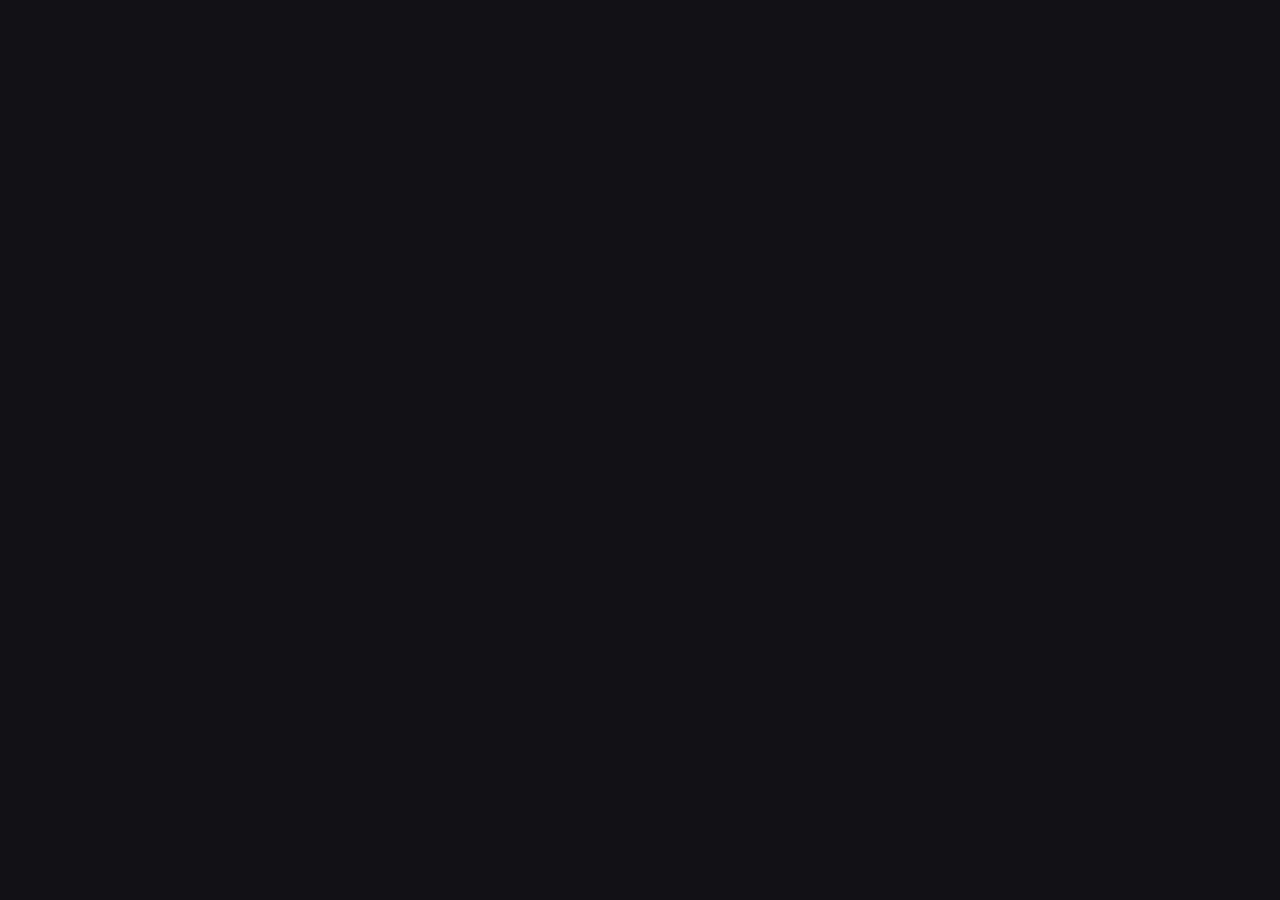
==== admin/index.html @ a2397a36 "Modo tele en /tv y panel admin" ====
<!doctype html>
<html lang="es">
<head>
<meta charset="utf-8">
<meta name="viewport" content="width=device-width, initial-scale=1">
<meta name="robots" content="noindex, nofollow">
<title>Foso · Panel</title>
<link rel="icon" href="/assets/favicon.svg" type="image/svg+xml">
<style>
@font-face{font-family:"Bricolage";src:url("/assets/fuentes/bricolage-800.woff2") format("woff2");font-weight:800;font-display:swap}
@font-face{font-family:"Geist";src:url("/assets/fuentes/geist-400.woff2") format("woff2");font-weight:400;font-display:swap}
@font-face{font-family:"Geist";src:url("/assets/fuentes/geist-500.woff2") format("woff2");font-weight:500;font-display:swap}
@font-face{font-family:"Geist";src:url("/assets/fuentes/geist-600.woff2") format("woff2");font-weight:600;font-display:swap}
@font-face{font-family:"GeistMono";src:url("/assets/fuentes/geistmono-500.woff2") format("woff2");font-weight:500;font-display:swap}
:root{--bg:#111216;--card:#1B1C22;--hi:#24262E;--line:#30333D;--soft:#262830;--text:#F4F3EE;--muted:#A3A6B1;--textsoft:#D8D9DE;--lime:#B6F25C;--limeink:#13210A;--amber:#FFC24B;--amberbg:#2A2410;--coral:#FF6A57;--coralsoft:#FF8A7A;--coralbg:#2A1512;--blue:#A9BBFF;--bluebg:#182040}
*{box-sizing:border-box}
body{margin:0;background:var(--bg);color:var(--text);font-family:'Geist',system-ui,sans-serif}
h1,h2,.display{font-family:'Bricolage',system-ui,sans-serif;font-weight:800;letter-spacing:-.01em}
.mono{font-family:'GeistMono',ui-monospace,monospace}
a{color:var(--lime)}
button{font:inherit;cursor:pointer}
.layout{display:flex;flex-wrap:wrap;min-height:100vh}
nav{flex:1 1 220px;max-width:260px;padding:24px 16px;border-right:1px solid var(--hi);display:flex;flex-direction:column;gap:6px}
.brand{display:flex;align-items:center;gap:8px;padding:0 8px 18px}
.tiles{display:flex;gap:3px}.tiles span{width:14px;height:14px;border-radius:4px}
.navitem{height:42px;padding:0 12px;border-radius:11px;display:flex;align-items:center;gap:10px;font-size:14px;color:var(--textsoft);text-decoration:none}
.navitem.on{background:var(--hi);color:var(--text);font-weight:600}
.badge{margin-left:auto;height:20px;min-width:20px;padding:0 7px;border-radius:10px;background:var(--coral);color:#2E0904;font-size:11px;display:flex;align-items:center;justify-content:center}
main{flex:999 1 560px;min-width:0;padding:28px 32px 40px;display:flex;flex-direction:column;gap:20px}
@media (max-width:700px){nav{max-width:none;border-right:0;border-bottom:1px solid var(--hi);flex-direction:row;flex-wrap:wrap;align-items:center}.brand{padding:0 8px 0 0}main{padding:20px 16px}}
.top{display:flex;flex-wrap:wrap;gap:12px;align-items:flex-end}
.top>div{flex:1 1 260px}
h1{margin:0;font-size:32px}
.sub{color:var(--muted);font-size:14px}
.search{display:flex;align-items:center;gap:8px;height:42px;padding:0 12px;border-radius:12px;border:1px solid var(--line);background:var(--card);flex:0 1 280px}
.search input{flex:1;min-width:0;background:transparent;border:0;color:var(--text);font:inherit;font-size:14px;outline:none}
.kpis{display:grid;grid-template-columns:repeat(auto-fit,minmax(170px,1fr));gap:12px}
.kpi{background:var(--card);border-radius:16px;padding:16px;display:flex;flex-direction:column;gap:4px}
.kpi span{font-size:13px;color:var(--muted)}.kpi b{font-family:'Bricolage',sans-serif;font-size:30px}
.kpi.hot{background:var(--coralbg);border:1px solid #5A2A23}.kpi.hot span{color:#FFB3A7}.kpi.hot b{color:var(--coralsoft)}
.filters{display:flex;flex-wrap:wrap;gap:6px}
.chip{height:34px;padding:0 14px;border-radius:17px;border:1px solid var(--line);background:transparent;color:var(--textsoft);font-size:13px}
.chip.on{background:var(--text);color:var(--bg);border-color:var(--text);font-weight:600}
.tablebox{overflow-x:auto;background:var(--card);border:1px solid var(--hi);border-radius:18px}
table{width:100%;min-width:820px;border-collapse:collapse;font-size:14px}
th{text-align:left;color:var(--muted);font-size:12px;font-weight:500;padding:14px 16px}
td{padding:14px 16px;border-top:1px solid var(--hi);vertical-align:top}
tr.new td{background:#20222A}
.tag{display:inline-block;padding:3px 8px;border-radius:6px;font-size:12px;font-weight:600;white-space:nowrap}
.t-fallo{background:var(--coralbg);color:var(--coralsoft)}.t-pregunta{background:var(--amberbg);color:var(--amber)}.t-idea{background:var(--bluebg);color:var(--blue)}.t-otro{background:var(--hi);color:var(--textsoft)}
.msg{max-width:360px;white-space:pre-wrap}.q{color:var(--textsoft);font-size:13px;margin-top:4px}
.where{font-size:12px;color:var(--textsoft)}
.when{color:var(--muted);white-space:nowrap}
.actions{display:flex;gap:6px}
.btn{height:34px;padding:0 12px;border-radius:10px;border:1px solid var(--line);background:transparent;color:var(--text);font-size:13px}
.btn.primary{background:var(--lime);color:var(--limeink);border:0;font-weight:600}
.btn.big{height:48px;padding:0 18px;border-radius:14px;font-size:15px}
.empty{padding:28px;text-align:center;color:var(--muted)}
.center{min-height:100vh;display:flex;align-items:center;justify-content:center;padding:20px}
.login{width:100%;max-width:380px;background:var(--card);border:1px solid var(--hi);border-radius:22px;padding:24px;display:flex;flex-direction:column;gap:12px}
.login label{display:flex;flex-direction:column;gap:6px;font-size:13px;color:var(--textsoft)}
.login input{height:44px;border-radius:12px;border:1px solid var(--line);background:var(--bg);color:var(--text);padding:0 12px;font:inherit}
.err{color:var(--coralsoft);font-size:13px;min-height:18px}
.hidden{display:none!important}
</style>
</head>
<body>

<div id="login" class="center hidden">
  <form class="login" id="loginForm">
    <div class="brand"><span class="tiles"><span style="background:#B6F25C"></span><span style="background:#6E8BFF"></span><span style="background:#FFC24B"></span><span style="background:#FF6A57"></span></span><b class="display" style="font-size:20px">Foso</b><span class="mono" style="font-size:11px;color:#FFB3A7">ADMIN</span></div>
    <h1 style="font-size:26px">Entrar al panel</h1>
    <p class="sub" style="margin:0">Solo cuentas con rol admin.</p>
    <button type="button" class="btn big primary" id="google">Entrar con Google</button>
    <p class="sub" style="margin:4px 0 0;text-align:center">o con tu correo</p>
    <label>Correo<input type="email" id="email" autocomplete="email" required></label>
    <label>Contraseña<input type="password" id="password" autocomplete="current-password" required></label>
    <button type="submit" class="btn big">Entrar</button>
    <div class="err" id="loginErr" role="alert"></div>
  </form>
</div>

<div id="app" class="layout hidden">
  <nav aria-label="Panel">
    <div class="brand"><span class="tiles"><span style="background:#B6F25C"></span><span style="background:#6E8BFF"></span><span style="background:#FFC24B"></span><span style="background:#FF6A57"></span></span><b class="display" style="font-size:20px">Foso</b><span class="mono" style="font-size:11px;color:#FFB3A7">ADMIN</span></div>
    <a class="navitem on" href="#">Reportes<span class="badge" id="navBadge">0</span></a>
    <a class="navitem" href="/">Volver a la web</a>
    <button type="button" class="navitem btn" id="logout" style="border:0;text-align:left">Cerrar sesión</button>
  </nav>
  <main>
    <div class="top">
      <div><h1>Reportes</h1><span class="sub">Lo que envían los jugadores desde Perfil › Reportar</span></div>
      <label class="search"><span class="hidden">Buscar</span><input type="search" id="q" placeholder="Buscar en reportes" aria-label="Buscar en reportes"></label>
    </div>
    <div class="kpis">
      <div class="kpi hot"><span>Nuevos</span><b id="kNew">—</b></div>
      <div class="kpi"><span>Jugadores</span><b id="kPlayers">—</b></div>
      <div class="kpi"><span>Activos 7 días</span><b id="kActive">—</b></div>
      <div class="kpi"><span>Partidas 7 días</span><b id="kGames">—</b></div>
    </div>
    <div class="filters" role="tablist" aria-label="Estado">
      <button type="button" class="chip on" data-estado="nuevo" role="tab">Nuevos</button>
      <button type="button" class="chip" data-estado="visto" role="tab">Vistos</button>
      <button type="button" class="chip" data-estado="resuelto" role="tab">Resueltos</button>
      <button type="button" class="chip" data-estado="descartado" role="tab">Descartados</button>
      <button type="button" class="chip" data-estado="" role="tab">Todos</button>
    </div>
    <div class="tablebox">
      <table>
        <thead><tr><th>Tipo</th><th>Mensaje</th><th>Dónde</th><th>Jugador</th><th>Cuándo</th><th>Acciones</th></tr></thead>
        <tbody id="rows"></tbody>
      </table>
      <div class="empty hidden" id="empty">Nada por aquí.</div>
    </div>
  </main>
</div>

<div id="denied" class="center hidden">
  <div class="login"><h1 style="font-size:24px">Sin permiso</h1><p class="sub" id="deniedMsg">Tu cuenta no tiene rol admin.</p><button type="button" class="btn big" id="logout2">Cerrar sesión</button></div>
</div>

<script src="https://cdn.jsdelivr.net/npm/@supabase/supabase-js@2.45.4/dist/umd/supabase.min.js"></script>
<script>
const SUPABASE_URL = 'https://zydpfnidvsmmsxgfakcu.supabase.co';
const SUPABASE_KEY = 'sb_publishable_Wty49hlHPHqHKXDFRisbTw_v45s_yzb';
const db = supabase.createClient(SUPABASE_URL, SUPABASE_KEY);
const $ = (id) => document.getElementById(id);
const show = (id) => ['login', 'app', 'denied'].forEach((x) => $(x).classList.toggle('hidden', x !== id));
const TYPES = { fallo: 'Algo no va', pregunta: 'Pregunta mal', idea: 'Idea', otro: 'Otra cosa' };
let estado = 'nuevo';
let all = [];

function ago(iso) {
  const d = (Date.now() - new Date(iso).getTime()) / 60000;
  if (d < 1) return 'ahora';
  if (d < 60) return `hace ${Math.floor(d)} min`;
  if (d < 1440) return `hace ${Math.floor(d / 60)} h`;
  const days = Math.floor(d / 1440);
  return days === 1 ? 'ayer' : `hace ${days} días`;
}
const fmt = (n) => (n == null ? '—' : Number(n).toLocaleString('es-ES'));

function el(tag, cls, text) {
  const e = document.createElement(tag);
  if (cls) e.className = cls;
  if (text != null) e.textContent = text;
  return e;
}

function render() {
  const q = $('q').value.trim().toLowerCase();
  const list = all.filter((r) => !q || JSON.stringify(r).toLowerCase().includes(q));
  const body = $('rows');
  body.replaceChildren();
  $('empty').classList.toggle('hidden', list.length > 0);
  for (const r of list) {
    const tr = el('tr', r.estado === 'nuevo' ? 'new' : '');
    const ctx = r.contexto || {};
    const t1 = el('td'); t1.append(el('span', 'tag t-' + (TYPES[r.tipo] ? r.tipo : 'otro'), TYPES[r.tipo] || r.tipo));
    const t2 = el('td'); t2.append(el('div', 'msg', r.mensaje)); if (ctx.pregunta) t2.append(el('div', 'q', '«' + ctx.pregunta + '»'));
    const t3 = el('td', 'where mono', [ctx.donde, ctx.ref, ctx.plataforma, ctx.version].filter(Boolean).join(' · '));
    const t4 = el('td', '', r.nombre || 'Jugador');
    const t5 = el('td', 'when', ago(r.created_at));
    const t6 = el('td'); const acts = el('div', 'actions');
    if (r.estado !== 'resuelto') acts.append(action('Resuelto', 'resuelto', r, true));
    if (r.estado === 'nuevo') acts.append(action('Visto', 'visto', r));
    if (r.estado !== 'descartado') acts.append(action('Descartar', 'descartado', r));
    t6.append(acts);
    tr.append(t1, t2, t3, t4, t5, t6);
    body.append(tr);
  }
}

function action(label, to, r, primary) {
  const b = el('button', 'btn' + (primary ? ' primary' : ''), label);
  b.type = 'button';
  b.onclick = async () => {
    b.disabled = true;
    const { error } = await db.from('reportes').update({ estado: to }).eq('id', r.id);
    if (error) { alert('No se pudo cambiar: ' + error.message); b.disabled = false; return; }
    load();
  };
  return b;
}

async function load() {
  const { data: sum } = await db.rpc('panel_resumen');
  if (sum) {
    $('kNew').textContent = fmt(sum.reportes_nuevos); $('navBadge').textContent = fmt(sum.reportes_nuevos);
    $('kPlayers').textContent = fmt(sum.jugadores); $('kActive').textContent = fmt(sum.activos_7d); $('kGames').textContent = fmt(sum.partidas_7d);
  }
  let query = db.from('reportes').select('*').order('created_at', { ascending: false }).limit(300);
  if (estado) query = query.eq('estado', estado);
  const { data, error } = await query;
  all = error ? [] : data;
  render();
}

async function start() {
  const { data: { session } } = await db.auth.getSession();
  if (!session) { show('login'); return; }
  const { data: isAdmin, error } = await db.rpc('es_admin');
  if (error || !isAdmin) {
    $('deniedMsg').textContent = error ? 'No se pudo comprobar el rol. ¿Has ejecutado reportes.sql?' : `${session.user.email || 'Tu cuenta'} no tiene rol admin.`;
    show('denied');
    return;
  }
  show('app');
  load();
}

document.querySelectorAll('.chip').forEach((c) => c.addEventListener('click', () => {
  document.querySelectorAll('.chip').forEach((x) => x.classList.toggle('on', x === c));
  estado = c.dataset.estado;
  load();
}));
$('q').addEventListener('input', render);
$('google').onclick = () => db.auth.signInWithOAuth({ provider: 'google', options: { redirectTo: location.origin + '/admin/' } });
$('loginForm').onsubmit = async (e) => {
  e.preventDefault();
  $('loginErr').textContent = '';
  const { error } = await db.auth.signInWithPassword({ email: $('email').value, password: $('password').value });
  if (error) { $('loginErr').textContent = 'Correo o contraseña incorrectos.'; return; }
  start();
};
const logout = async () => { await db.auth.signOut(); show('login'); };
$('logout').onclick = logout; $('logout2').onclick = logout;
db.auth.onAuthStateChange((event) => { if (event === 'SIGNED_IN') start(); });
start();
</script>
</body>
</html>
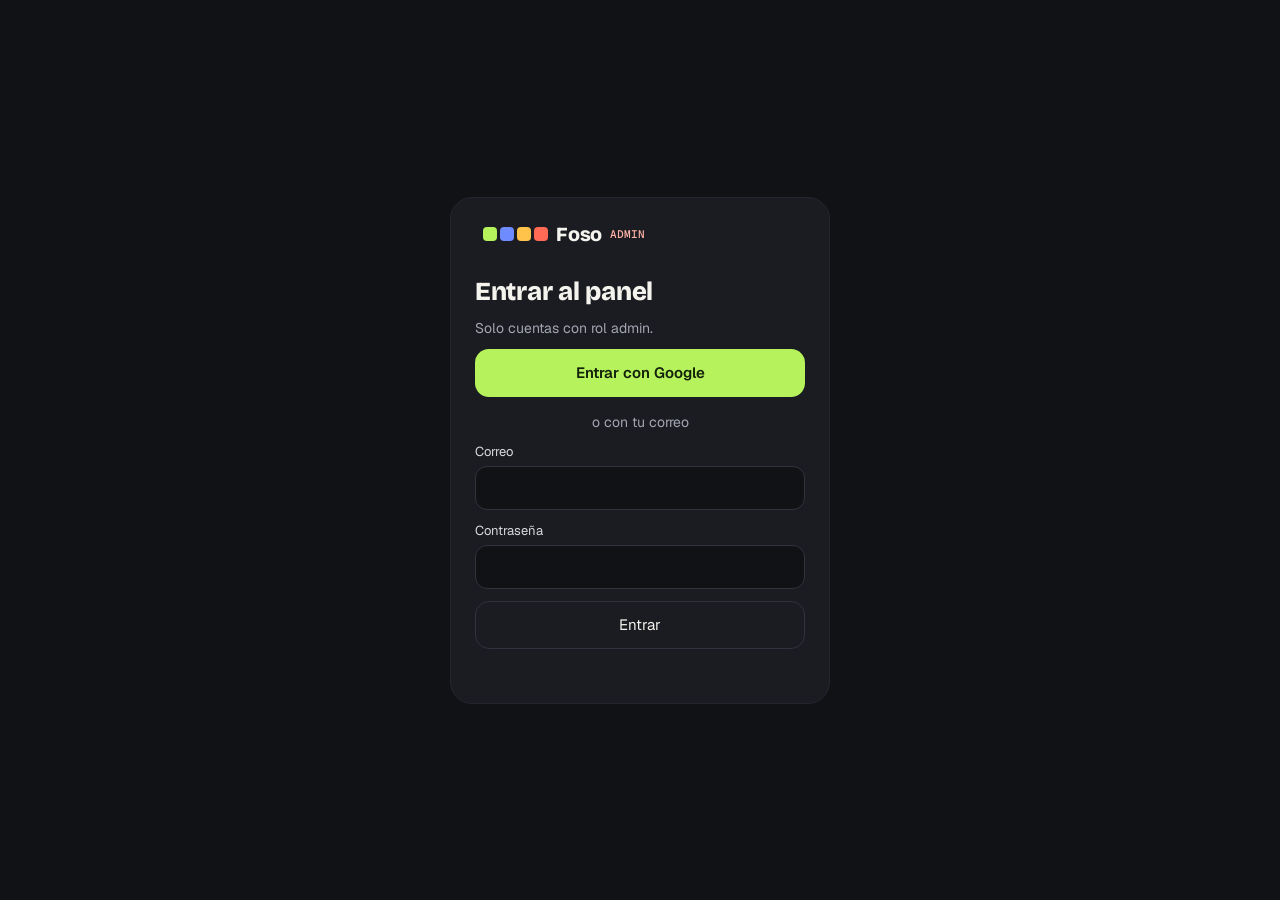
==== commit 40872fe1: "Add Supabase script and enhance security headers" ====
--- a/admin/index.html
+++ b/admin/index.html
@@ -19,6 +19,7 @@
 .mono{font-family:'GeistMono',ui-monospace,monospace}
 a{color:var(--lime)}
 button{font:inherit;cursor:pointer}
+:focus-visible{outline:2px solid var(--lime);outline-offset:2px}
 .layout{display:flex;flex-wrap:wrap;min-height:100vh}
 nav{flex:1 1 220px;max-width:260px;padding:24px 16px;border-right:1px solid var(--hi);display:flex;flex-direction:column;gap:6px}
 .brand{display:flex;align-items:center;gap:8px;padding:0 8px 18px}
@@ -27,6 +28,7 @@
 .navitem.on{background:var(--hi);color:var(--text);font-weight:600}
 .badge{margin-left:auto;height:20px;min-width:20px;padding:0 7px;border-radius:10px;background:var(--coral);color:#2E0904;font-size:11px;display:flex;align-items:center;justify-content:center}
 main{flex:999 1 560px;min-width:0;padding:28px 32px 40px;display:flex;flex-direction:column;gap:20px}
+main>section{display:flex;flex-direction:column;gap:20px}
 @media (max-width:700px){nav{max-width:none;border-right:0;border-bottom:1px solid var(--hi);flex-direction:row;flex-wrap:wrap;align-items:center}.brand{padding:0 8px 0 0}main{padding:20px 16px}}
 .top{display:flex;flex-wrap:wrap;gap:12px;align-items:flex-end}
 .top>div{flex:1 1 260px}
@@ -38,9 +40,10 @@
 .kpi{background:var(--card);border-radius:16px;padding:16px;display:flex;flex-direction:column;gap:4px}
 .kpi span{font-size:13px;color:var(--muted)}.kpi b{font-family:'Bricolage',sans-serif;font-size:30px}
 .kpi.hot{background:var(--coralbg);border:1px solid #5A2A23}.kpi.hot span{color:#FFB3A7}.kpi.hot b{color:var(--coralsoft)}
-.filters{display:flex;flex-wrap:wrap;gap:6px}
+.filters{display:flex;flex-wrap:wrap;gap:6px;align-items:center}
 .chip{height:34px;padding:0 14px;border-radius:17px;border:1px solid var(--line);background:transparent;color:var(--textsoft);font-size:13px}
 .chip.on{background:var(--text);color:var(--bg);border-color:var(--text);font-weight:600}
+.sep{width:1px;height:22px;background:var(--line);margin:0 6px}
 .tablebox{overflow-x:auto;background:var(--card);border:1px solid var(--hi);border-radius:18px}
 table{width:100%;min-width:820px;border-collapse:collapse;font-size:14px}
 th{text-align:left;color:var(--muted);font-size:12px;font-weight:500;padding:14px 16px}
@@ -48,13 +51,16 @@
 tr.new td{background:#20222A}
 .tag{display:inline-block;padding:3px 8px;border-radius:6px;font-size:12px;font-weight:600;white-space:nowrap}
 .t-fallo{background:var(--coralbg);color:var(--coralsoft)}.t-pregunta{background:var(--amberbg);color:var(--amber)}.t-idea{background:var(--bluebg);color:var(--blue)}.t-otro{background:var(--hi);color:var(--textsoft)}
+.s-juego{background:#1A2A12;color:var(--lime)}.s-proxima{background:var(--bluebg);color:var(--blue)}.s-retirada{background:var(--hi);color:var(--muted)}.s-sale{background:var(--amberbg);color:var(--amber)}
 .msg{max-width:360px;white-space:pre-wrap}.q{color:var(--textsoft);font-size:13px;margin-top:4px}
 .where{font-size:12px;color:var(--textsoft)}
 .when{color:var(--muted);white-space:nowrap}
-.actions{display:flex;gap:6px}
+.actions{display:flex;gap:6px;flex-wrap:wrap}
 .btn{height:34px;padding:0 12px;border-radius:10px;border:1px solid var(--line);background:transparent;color:var(--text);font-size:13px}
 .btn.primary{background:var(--lime);color:var(--limeink);border:0;font-weight:600}
+.btn.danger{border-color:#5A2A23;color:var(--coralsoft)}
 .btn.big{height:48px;padding:0 18px;border-radius:14px;font-size:15px}
+.btn:disabled{opacity:.5;cursor:default}
 .empty{padding:28px;text-align:center;color:var(--muted)}
 .center{min-height:100vh;display:flex;align-items:center;justify-content:center;padding:20px}
 .login{width:100%;max-width:380px;background:var(--card);border:1px solid var(--hi);border-radius:22px;padding:24px;display:flex;flex-direction:column;gap:12px}
@@ -62,6 +68,29 @@
 .login input{height:44px;border-radius:12px;border:1px solid var(--line);background:var(--bg);color:var(--text);padding:0 12px;font:inherit}
 .err{color:var(--coralsoft);font-size:13px;min-height:18px}
 .hidden{display:none!important}
+.ans{font-family:'GeistMono',ui-monospace,monospace;letter-spacing:.04em;white-space:nowrap}
+.small{font-size:12px;color:var(--muted)}
+select,.field input,.field textarea{background:var(--bg);color:var(--text);border:1px solid var(--line);border-radius:10px;font:inherit;font-size:14px}
+select{height:34px;padding:0 10px}
+dialog{width:min(760px,100vw - 24px);max-height:calc(100vh - 24px);padding:0;border:1px solid var(--hi);border-radius:20px;background:var(--card);color:var(--text)}
+dialog::backdrop{background:rgba(0,0,0,.6)}
+.ed{padding:22px;display:flex;flex-direction:column;gap:14px}
+.ed h2{margin:0;font-size:24px}
+.row{display:flex;flex-wrap:wrap;gap:12px}
+.field{display:flex;flex-direction:column;gap:6px;font-size:13px;color:var(--textsoft);flex:1 1 160px}
+.field input,.field textarea{padding:10px 12px;min-height:40px}
+.field textarea{resize:vertical;min-height:64px}
+.field.wide{flex-basis:100%}
+.upper{text-transform:uppercase}
+.clue{display:flex;gap:8px;align-items:center}
+.clue input{flex:1;min-width:0;height:38px;padding:0 10px;background:var(--bg);color:var(--text);border:1px solid var(--line);border-radius:10px;font:inherit;font-size:14px}
+.clue .n{width:26px;text-align:right;color:var(--muted);font-size:12px}
+.clue .x{width:34px;padding:0}
+.clues{display:flex;flex-direction:column;gap:6px;max-height:44vh;overflow:auto;padding-right:4px}
+.notes{display:flex;flex-direction:column;gap:6px;font-size:13px}
+.notes .e{color:var(--coralsoft)}.notes .w{color:var(--amber)}
+.edbar{display:flex;flex-wrap:wrap;gap:8px;justify-content:flex-end;border-top:1px solid var(--hi);padding-top:14px}
+.edbar .left{margin-right:auto;display:flex;gap:8px}
 </style>
 </head>
 <body>
@@ -83,35 +112,70 @@
 <div id="app" class="layout hidden">
   <nav aria-label="Panel">
     <div class="brand"><span class="tiles"><span style="background:#B6F25C"></span><span style="background:#6E8BFF"></span><span style="background:#FFC24B"></span><span style="background:#FF6A57"></span></span><b class="display" style="font-size:20px">Foso</b><span class="mono" style="font-size:11px;color:#FFB3A7">ADMIN</span></div>
-    <a class="navitem on" href="#">Reportes<span class="badge" id="navBadge">0</span></a>
+    <a class="navitem on" href="#reportes" data-view="reportes">Reportes<span class="badge" id="navBadge">0</span></a>
+    <a class="navitem" href="#preguntas" data-view="preguntas">Preguntas</a>
     <a class="navitem" href="/">Volver a la web</a>
     <button type="button" class="navitem btn" id="logout" style="border:0;text-align:left">Cerrar sesión</button>
   </nav>
   <main>
-    <div class="top">
-      <div><h1>Reportes</h1><span class="sub">Lo que envían los jugadores desde Perfil › Reportar</span></div>
-      <label class="search"><span class="hidden">Buscar</span><input type="search" id="q" placeholder="Buscar en reportes" aria-label="Buscar en reportes"></label>
-    </div>
-    <div class="kpis">
-      <div class="kpi hot"><span>Nuevos</span><b id="kNew">—</b></div>
-      <div class="kpi"><span>Jugadores</span><b id="kPlayers">—</b></div>
-      <div class="kpi"><span>Activos 7 días</span><b id="kActive">—</b></div>
-      <div class="kpi"><span>Partidas 7 días</span><b id="kGames">—</b></div>
-    </div>
-    <div class="filters" role="tablist" aria-label="Estado">
-      <button type="button" class="chip on" data-estado="nuevo" role="tab">Nuevos</button>
-      <button type="button" class="chip" data-estado="visto" role="tab">Vistos</button>
-      <button type="button" class="chip" data-estado="resuelto" role="tab">Resueltos</button>
-      <button type="button" class="chip" data-estado="descartado" role="tab">Descartados</button>
-      <button type="button" class="chip" data-estado="" role="tab">Todos</button>
-    </div>
-    <div class="tablebox">
-      <table>
-        <thead><tr><th>Tipo</th><th>Mensaje</th><th>Dónde</th><th>Jugador</th><th>Cuándo</th><th>Acciones</th></tr></thead>
-        <tbody id="rows"></tbody>
-      </table>
-      <div class="empty hidden" id="empty">Nada por aquí.</div>
-    </div>
+    <section id="vReportes">
+      <div class="top">
+        <div><h1>Reportes</h1><span class="sub">Lo que envían los jugadores desde Perfil › Reportar</span></div>
+        <label class="search"><span class="hidden">Buscar</span><input type="search" id="q" placeholder="Buscar en reportes" aria-label="Buscar en reportes"></label>
+      </div>
+      <div class="kpis">
+        <div class="kpi hot"><span>Nuevos</span><b id="kNew">—</b></div>
+        <div class="kpi"><span>Jugadores</span><b id="kPlayers">—</b></div>
+        <div class="kpi"><span>Activos 7 días</span><b id="kActive">—</b></div>
+        <div class="kpi"><span>Partidas 7 días</span><b id="kGames">—</b></div>
+      </div>
+      <div class="filters" role="tablist" aria-label="Estado">
+        <button type="button" class="chip on" data-estado="nuevo" role="tab">Nuevos</button>
+        <button type="button" class="chip" data-estado="visto" role="tab">Vistos</button>
+        <button type="button" class="chip" data-estado="resuelto" role="tab">Resueltos</button>
+        <button type="button" class="chip" data-estado="descartado" role="tab">Descartados</button>
+        <button type="button" class="chip" data-estado="" role="tab">Todos</button>
+      </div>
+      <div class="tablebox">
+        <table>
+          <thead><tr><th>Tipo</th><th>Mensaje</th><th>Dónde</th><th>Jugador</th><th>Cuándo</th><th>Acciones</th></tr></thead>
+          <tbody id="rows"></tbody>
+        </table>
+        <div class="empty hidden" id="empty">Nada por aquí.</div>
+      </div>
+    </section>
+
+    <section id="vPreguntas" class="hidden">
+      <div class="top">
+        <div><h1>Preguntas</h1><span class="sub">Lo nuevo entra en juego mañana para que todos tengan el mismo banco cada día</span></div>
+        <label class="search"><span class="hidden">Buscar</span><input type="search" id="pq" placeholder="Buscar pregunta, respuesta o #id" aria-label="Buscar preguntas"></label>
+        <button type="button" class="btn big primary" id="nueva">Nueva</button>
+      </div>
+      <div class="kpis">
+        <div class="kpi"><span>Letras en juego</span><b id="kL">—</b></div>
+        <div class="kpi"><span>Tríos en juego</span><b id="kT">—</b></div>
+        <div class="kpi"><span>Entran mañana o después</span><b id="kP">—</b></div>
+        <div class="kpi"><span>Retiradas</span><b id="kR">—</b></div>
+      </div>
+      <div class="filters">
+        <button type="button" class="chip on" data-modo="letras">Letras</button>
+        <button type="button" class="chip" data-modo="trios">Entre tres</button>
+        <span class="sep" aria-hidden="true"></span>
+        <button type="button" class="chip on" data-pest="">Todas</button>
+        <button type="button" class="chip" data-pest="juego">En juego</button>
+        <button type="button" class="chip" data-pest="proxima">Próximas</button>
+        <button type="button" class="chip" data-pest="retirada">Retiradas</button>
+        <span class="sep" aria-hidden="true"></span>
+        <label><span class="hidden">Categoría</span><select id="pcat" aria-label="Categoría"><option value="">Todas las categorías</option></select></label>
+      </div>
+      <div class="tablebox">
+        <table>
+          <thead id="phead"></thead>
+          <tbody id="prows"></tbody>
+        </table>
+        <div class="empty hidden" id="pempty">Nada por aquí.</div>
+      </div>
+    </section>
   </main>
 </div>
 
@@ -119,7 +183,9 @@
   <div class="login"><h1 style="font-size:24px">Sin permiso</h1><p class="sub" id="deniedMsg">Tu cuenta no tiene rol admin.</p><button type="button" class="btn big" id="logout2">Cerrar sesión</button></div>
 </div>
 
-<script src="https://cdn.jsdelivr.net/npm/@supabase/supabase-js@2.45.4/dist/umd/supabase.min.js"></script>
+<dialog id="ed" aria-labelledby="edTitle"><form method="dialog" class="ed" id="edForm"></form></dialog>
+
+<script src="/admin/vendor/supabase-2.45.4.js"></script>
 <script>
 const SUPABASE_URL = 'https://zydpfnidvsmmsxgfakcu.supabase.co';
 const SUPABASE_KEY = 'sb_publishable_Wty49hlHPHqHKXDFRisbTw_v45s_yzb';
@@ -146,6 +212,14 @@
   if (text != null) e.textContent = text;
   return e;
 }
+function btn(label, cls, onclick) {
+  const b = el('button', 'btn' + (cls ? ' ' + cls : ''), label);
+  b.type = 'button';
+  b.onclick = onclick;
+  return b;
+}
+
+// ---------------- Reportes ----------------
 
 function render() {
   const q = $('q').value.trim().toLowerCase();
@@ -162,6 +236,8 @@
     const t4 = el('td', '', r.nombre || 'Jugador');
     const t5 = el('td', 'when', ago(r.created_at));
     const t6 = el('td'); const acts = el('div', 'actions');
+    const ref = /^([LT])(\d+)/.exec(ctx.ref || '');
+    if (ref) acts.append(btn('Ver pregunta', '', () => abrirRef(ref[1], Number(ref[2]))));
     if (r.estado !== 'resuelto') acts.append(action('Resuelto', 'resuelto', r, true));
     if (r.estado === 'nuevo') acts.append(action('Visto', 'visto', r));
     if (r.estado !== 'descartado') acts.append(action('Descartar', 'descartado', r));
@@ -172,14 +248,12 @@
 }
 
 function action(label, to, r, primary) {
-  const b = el('button', 'btn' + (primary ? ' primary' : ''), label);
-  b.type = 'button';
-  b.onclick = async () => {
+  const b = btn(label, primary ? 'primary' : '', async () => {
     b.disabled = true;
     const { error } = await db.from('reportes').update({ estado: to }).eq('id', r.id);
     if (error) { alert('No se pudo cambiar: ' + error.message); b.disabled = false; return; }
     load();
-  };
+  });
   return b;
 }
 
@@ -194,6 +268,349 @@
   const { data, error } = await query;
   all = error ? [] : data;
   render();
+}
+
+// ---------------- Preguntas ----------------
+
+const CATS = ['Geografía', 'Historia', 'Ciencia', 'Arte y letras', 'Cine y TV', 'Música', 'Deporte', 'Naturaleza', 'Cultura general'];
+// Palabras que cambian según el país: aviso, no bloquea.
+const NO_NEUTRO = ['plátano', 'banana', 'aguacate', 'palta', 'portero', 'arquero', 'penalti', 'penal', 'pértiga', 'garrocha', 'tortilla de patatas', 'patata', 'mofeta', 'zorrillo', 'zorrino', 'testigo', 'estafeta', 'volante', 'gallito', 'ordenador', 'computadora', 'coche', 'carro', 'móvil', 'celular', 'zumo', 'jugo', 'gafas', 'anteojos', 'lentes', 'frigorífico', 'nevera', 'heladera', 'conducir', 'manejar', 'autobús', 'camión', 'piso', 'departamento', 'gasolina', 'nafta', 'bañador', 'traje de baño', 'cacahuete', 'maní', 'judías', 'frijoles', 'porotos', 'melocotón', 'durazno', 'fresa', 'frutilla', 'maíz', 'choclo', 'elote', 'jonrón'];
+const PAGE = 300;
+let banco = null;
+let modo = 'letras';
+let pest = '';
+
+const madrid = (d) => new Intl.DateTimeFormat('en-CA', { timeZone: 'Europe/Madrid', year: 'numeric', month: '2-digit', day: '2-digit' }).format(d);
+const hoy = () => madrid(new Date());
+const manana = () => { const [y, m, d] = hoy().split('-').map(Number); return new Date(Date.UTC(y, m - 1, d + 1)).toISOString().slice(0, 10); };
+const fecha = (iso) => new Date(iso + 'T12:00:00Z').toLocaleDateString('es-ES', { day: 'numeric', month: 'short', timeZone: 'UTC' });
+const plano = (s) => s.normalize('NFD').replace(/[̀-ͯ]/g, '').toUpperCase().trim();
+const palabrasDe = (s) => ' ' + s.toLowerCase().replace(/[\s!-/:-@[-`{-~«»¿¡“”‘’—…]+/g, ' ') + ' ';
+
+function estadoDe(r) {
+  const h = hoy();
+  if (r.baja && r.baja <= h) return { k: 'retirada', t: 'Retirada' };
+  if (r.alta > h) return { k: 'proxima', t: 'Entra el ' + fecha(r.alta) };
+  if (r.baja) return { k: 'sale', t: 'Sale el ' + fecha(r.baja) };
+  return { k: 'juego', t: 'En juego' };
+}
+
+async function fetchAll(table) {
+  const out = [];
+  for (let from = 0; ; from += 1000) {
+    const { data, error } = await db.from(table).select('*').order('id').range(from, from + 999);
+    if (error) throw error;
+    out.push(...data);
+    if (data.length < 1000) return out;
+  }
+}
+
+async function loadBanco() {
+  try {
+    const [letras, trios] = await Promise.all([fetchAll('preguntas_letras'), fetchAll('preguntas_trios')]);
+    banco = { letras, trios };
+  } catch (e) {
+    banco = { letras: [], trios: [] };
+    $('pempty').textContent = 'No se pudo leer el banco: ' + e.message + '. ¿Has ejecutado preguntas.sql?';
+  }
+  renderPreguntas();
+}
+
+function renderPreguntas() {
+  if (!banco) return;
+  const cuenta = (list, k) => list.filter((r) => estadoDe(r).k === k).length;
+  const enJuego = (list) => list.filter((r) => ['juego', 'sale'].includes(estadoDe(r).k)).length;
+  $('kL').textContent = fmt(enJuego(banco.letras));
+  $('kT').textContent = fmt(enJuego(banco.trios));
+  $('kP').textContent = fmt(cuenta(banco.letras, 'proxima') + cuenta(banco.trios, 'proxima'));
+  $('kR').textContent = fmt(cuenta(banco.letras, 'retirada') + cuenta(banco.trios, 'retirada'));
+
+  const q = $('pq').value.trim();
+  const qn = plano(q);
+  const idq = /^#?(\d+)$/.exec(q);
+  const cat = $('pcat').value;
+  const src = modo === 'letras' ? banco.letras : banco.trios;
+  const list = src.filter((r) => {
+    if (cat && r.categoria !== cat) return false;
+    const st = estadoDe(r).k;
+    if (pest === 'juego' && !['juego', 'sale'].includes(st)) return false;
+    if (pest && pest !== 'juego' && st !== pest) return false;
+    if (!q) return true;
+    if (idq) return r.id === Number(idq[1]);
+    const texto = modo === 'letras' ? r.pregunta + ' ' + r.respuesta : r.palabras.join(' ') + ' ' + r.pistas.map((p) => p[0]).join(' ');
+    return plano(texto).includes(qn);
+  }).sort((a, b) => b.id - a.id);
+
+  const head = $('phead');
+  head.replaceChildren();
+  const hr = el('tr');
+  const cols = modo === 'letras' ? ['#', 'Categoría', 'Pregunta', 'Respuesta', 'Dif.', 'Estado', ''] : ['#', 'Categoría', 'Palabras', 'Pistas', 'Estado', ''];
+  cols.forEach((c) => hr.append(el('th', '', c)));
+  head.append(hr);
+
+  const body = $('prows');
+  body.replaceChildren();
+  for (const r of list.slice(0, PAGE)) {
+    const tr = el('tr');
+    const st = estadoDe(r);
+    tr.append(el('td', 'mono small', r.id), el('td', 'small', r.categoria));
+    if (modo === 'letras') {
+      tr.append(el('td', 'msg', r.pregunta), el('td', 'ans', r.respuesta), el('td', 'mono', r.dificultad));
+    } else {
+      const c = [0, 0, 0];
+      r.pistas.forEach((p) => c[p[1]]++);
+      tr.append(el('td', 'ans', r.palabras.join(' · ')), el('td', 'small', `${r.pistas.length} (${c.join(' / ')})`));
+    }
+    const ts = el('td'); ts.append(el('span', 'tag s-' + st.k, st.t)); tr.append(ts);
+    const ta = el('td'); ta.append(btn('Editar', '', () => (modo === 'letras' ? editarLetra(r) : editarTrio(r)))); tr.append(ta);
+    body.append(tr);
+  }
+  $('pempty').classList.toggle('hidden', list.length > 0);
+  if (list.length > PAGE) {
+    const tr = el('tr'); const td = el('td', 'small', `Mostrando ${PAGE} de ${fmt(list.length)}. Afina la búsqueda para ver el resto.`);
+    td.colSpan = cols.length; tr.append(td); body.append(tr);
+  }
+}
+
+// ---------- editor ----------
+
+function campo(label, input, cls) {
+  const f = el('label', 'field' + (cls ? ' ' + cls : ''));
+  f.append(el('span', '', label), input);
+  return f;
+}
+function selectCat(v) {
+  const s = el('select');
+  CATS.forEach((c) => { const o = el('option', '', c); o.value = c; o.selected = c === v; s.append(o); });
+  return s;
+}
+function inputFecha(v, editable) {
+  const i = el('input');
+  i.type = 'date'; i.value = v; i.min = manana(); i.disabled = !editable;
+  return i;
+}
+function abrir(nodos) {
+  const f = $('edForm');
+  f.replaceChildren(...nodos);
+  if (!$('ed').open) $('ed').showModal();
+}
+function cerrar() { $('ed').close(); }
+function pintarNotas(box, errores, avisos) {
+  box.replaceChildren(...errores.map((t) => el('div', 'e', '✕ ' + t)), ...avisos.map((t) => el('div', 'w', '! ' + t)));
+}
+function avisoNeutro(texto) {
+  const p = palabrasDe(texto);
+  const hit = NO_NEUTRO.filter((w) => p.includes(' ' + w + ' '));
+  return hit.length ? [`Puede cambiar según el país: ${hit.join(', ')}`] : [];
+}
+
+function editarLetra(r) {
+  const nueva = !r;
+  r = r || { categoria: CATS[0], pregunta: '', respuesta: '', dificultad: 1, alta: manana(), baja: null, nota: '' };
+  const st = nueva ? null : estadoDe(r);
+  const cat = selectCat(r.categoria);
+  const preg = el('textarea'); preg.value = r.pregunta; preg.maxLength = 160; preg.required = true;
+  const resp = el('input', 'upper ans'); resp.value = r.respuesta; resp.autocomplete = 'off';
+  const dif = el('select');
+  [[1, 'Fácil'], [2, 'Media'], [3, 'Difícil']].forEach(([v, t]) => { const o = el('option', '', `${v} · ${t}`); o.value = v; o.selected = v === r.dificultad; dif.append(o); });
+  const alta = inputFecha(r.alta, nueva || r.alta > hoy());
+  const nota = el('input'); nota.value = r.nota || ''; nota.placeholder = 'Solo para el panel';
+  const notas = el('div', 'notes');
+  const guardar = btn(nueva ? 'Crear' : 'Guardar', 'primary');
+
+  const validar = () => {
+    resp.value = resp.value.toUpperCase().replace(/\s+/g, ' ').replace(/^ /, '');
+    const p = preg.value.trim(), a = resp.value.trim(), errores = [], avisos = [];
+    if (p.length < 5) errores.push('La pregunta es demasiado corta.');
+    const n = a.replace(/ /g, '').length;
+    if (n < 2 || n > 16) errores.push(`La respuesta tiene ${n} letras: tiene que tener entre 2 y 16 (sin contar espacios).`);
+    if (/[-'’]/.test(a)) errores.push('La respuesta no puede llevar guiones ni apóstrofos.');
+    if (/\d/.test(a)) avisos.push('La respuesta lleva números: en el tablero solo hay letras.');
+    if (alta.value < manana() && !alta.disabled) errores.push('La fecha de alta tiene que ser de mañana en adelante.');
+    const otras = banco.letras.filter((x) => x.id !== r.id);
+    const igualPreg = otras.find((x) => plano(x.pregunta) === plano(p));
+    if (igualPreg) errores.push(`Ya existe la misma pregunta (#${igualPreg.id}).`);
+    const mismas = otras.filter((x) => a && plano(x.respuesta) === plano(a) && !(x.baja && x.baja <= hoy()));
+    if (mismas.length) avisos.push(`Misma respuesta en ${mismas.map((x) => `#${x.id} «${x.pregunta}»`).join('; ')}. Si es el mismo dato, sobra.`);
+    avisos.push(...avisoNeutro(p + ' ' + a));
+    if (!nueva && ['juego', 'sale'].includes(st.k) && (cat.value !== r.categoria || Number(dif.value) !== r.dificultad)) {
+      avisos.push('Cambiar categoría o dificultad de una pregunta en juego cambia el reparto de hoy en los móviles que sincronicen. Mejor hacerlo de noche.');
+    }
+    pintarNotas(notas, errores, avisos);
+    guardar.disabled = errores.length > 0;
+    return errores.length === 0;
+  };
+  [preg, resp, dif, cat, alta].forEach((x) => x.addEventListener('input', validar));
+
+  guardar.onclick = async () => {
+    if (!validar()) return;
+    guardar.disabled = true;
+    const fila = { categoria: cat.value, pregunta: preg.value.trim(), respuesta: resp.value.trim(), dificultad: Number(dif.value), nota: nota.value.trim() };
+    if (!alta.disabled) fila.alta = alta.value;
+    const res = nueva ? await db.from('preguntas_letras').insert(fila).select().single() : await db.from('preguntas_letras').update(fila).eq('id', r.id).select().single();
+    if (res.error) { pintarNotas(notas, [res.error.message], []); guardar.disabled = false; return; }
+    reemplazar('letras', res.data);
+    cerrar();
+  };
+
+  const h = el('h2', '', nueva ? 'Nueva pregunta de letras' : `Pregunta #${r.id}`); h.id = 'edTitle';
+  const fila1 = el('div', 'row');
+  fila1.append(campo('Categoría', cat), campo('Dificultad', dif), campo('Entra en juego', alta));
+  const nodos = [h];
+  if (st) nodos.push(el('div', 'small', st.t));
+  nodos.push(fila1, campo('Pregunta', preg, 'wide'), campo('Respuesta', resp, 'wide'), campo('Nota', nota, 'wide'), notas,
+    barra(nueva ? null : r, 'preguntas_letras', 'letras', guardar));
+  abrir(nodos);
+  validar();
+  preg.focus();
+}
+
+function editarTrio(r) {
+  const nueva = !r;
+  r = r || { categoria: CATS[0], palabras: ['', '', ''], pistas: [], alta: manana(), baja: null, nota: '' };
+  const st = nueva ? null : estadoDe(r);
+  const fijas = nueva ? 0 : r.pistas.length;
+  const cat = selectCat(r.categoria);
+  const ws = r.palabras.map((w) => { const i = el('input', 'upper ans'); i.value = w; i.autocomplete = 'off'; return i; });
+  const alta = inputFecha(r.alta, nueva || r.alta > hoy());
+  const nota = el('input'); nota.value = r.nota || ''; nota.placeholder = 'Solo para el panel';
+  const lista = el('div', 'clues');
+  const cont = el('div', 'small');
+  const notas = el('div', 'notes');
+  const guardar = btn(nueva ? 'Crear' : 'Guardar', 'primary');
+  const filas = [];
+
+  const opciones = (sel, idx) => {
+    sel.replaceChildren();
+    ws.forEach((w, k) => { const o = el('option', '', `${'ABC'[k]} · ${w.value || '—'}`); o.value = k; o.selected = k === idx; sel.append(o); });
+  };
+  const addFila = (texto, idx, fija) => {
+    const fila = el('div', 'clue');
+    const n = el('span', 'n', filas.length + 1);
+    const t = el('input'); t.value = texto; t.setAttribute('aria-label', 'Pista ' + (filas.length + 1));
+    const s = el('select'); s.setAttribute('aria-label', 'Respuesta de la pista'); opciones(s, idx);
+    fila.append(n, t, s);
+    const item = { fila, t, s, fija, alta: null };
+    if (!fija) fila.append(btn('✕', 'x', () => { filas.splice(filas.indexOf(item), 1); fila.remove(); renum(); validar(); }));
+    else fila.append(el('span', 'x'));
+    [t, s].forEach((x) => x.addEventListener('input', () => validar()));
+    filas.push(item); lista.append(fila);
+    return item;
+  };
+  const renum = () => filas.forEach((f, k) => { f.fila.firstChild.textContent = k + 1; });
+  r.pistas.forEach((p) => { const it = addFila(p[0], p[1], true); it.alta = p[2] || null; });
+  if (nueva) for (let k = 0; k < 10; k++) addFila('', k % 3, false);
+
+  const validar = () => {
+    const pal = ws.map((w) => w.value.trim());
+    const errores = [], avisos = [];
+    if (pal.some((w) => w.length < 2)) errores.push('Faltan palabras.');
+    if (new Set(pal.map(plano)).size < 3) errores.push('Las tres palabras tienen que ser distintas.');
+    const usadas = filas.filter((f) => f.t.value.trim());
+    if (filas.some((f) => !f.t.value.trim())) errores.push('Hay pistas vacías: rellénalas o quítalas.');
+    const c = [0, 0, 0];
+    usadas.forEach((f) => c[Number(f.s.value)]++);
+    cont.textContent = `${usadas.length} pistas · ${pal.map((w, k) => `${w || 'ABC'[k]}: ${c[k]}`).join(' · ')}`;
+    if (usadas.length < 10) errores.push(`Hacen falta al menos 10 pistas (hay ${usadas.length}).`);
+    if (c.some((x) => x < 3)) errores.push('Cada palabra necesita al menos 3 pistas.');
+    const vistos = new Set();
+    usadas.forEach((f, k) => {
+      const t = f.t.value.trim(), w = pal[Number(f.s.value)];
+      if (vistos.has(t.toLowerCase())) errores.push(`Pista repetida: «${t}».`);
+      vistos.add(t.toLowerCase());
+      if (w && palabrasDe(t).includes(' ' + w.toLowerCase() + ' ')) errores.push(`La pista ${k + 1} lleva su propia respuesta (${w}).`);
+    });
+    if (alta.value < manana() && !alta.disabled) errores.push('La fecha de alta tiene que ser de mañana en adelante.');
+    const clave = pal.map(plano).sort().join('|');
+    const igual = banco.trios.find((x) => x.id !== r.id && x.palabras.map(plano).sort().join('|') === clave);
+    if (igual) (nueva ? errores : avisos).push(`Ya existe este trío (#${igual.id}). Añade las pistas ahí.`);
+    if (!nueva && pal.some((w, k) => w !== r.palabras[k])) avisos.push('Has cambiado palabras de un trío existente: revisa que todas las pistas sigan encajando.');
+    if (!nueva && filas.some((f, k) => k < fijas && Number(f.s.value) !== r.pistas[k][1])) avisos.push('Has cambiado la respuesta de una pista que ya existía.');
+    avisos.push(...avisoNeutro(pal.join(' ') + ' ' + usadas.map((f) => f.t.value).join(' ')));
+    if (!nueva && filas.length > fijas && ['juego', 'sale'].includes(st.k)) avisos.push('Las pistas nuevas entran en juego mañana.');
+    pintarNotas(notas, errores, avisos);
+    guardar.disabled = errores.length > 0;
+    return errores.length === 0;
+  };
+  [cat, alta].forEach((x) => x.addEventListener('input', validar));
+  ws.forEach((w) => w.addEventListener('input', () => {
+    w.value = w.value.toUpperCase().replace(/\s+/g, ' ').replace(/^ /, '');
+    filas.forEach((f) => opciones(f.s, Number(f.s.value)));
+    validar();
+  }));
+
+  guardar.onclick = async () => {
+    if (!validar()) return;
+    guardar.disabled = true;
+    const pistas = filas.map((f) => (f.alta ? [f.t.value.trim(), Number(f.s.value), f.alta] : [f.t.value.trim(), Number(f.s.value)]));
+    const fila = { categoria: cat.value, palabras: ws.map((w) => w.value.trim()), pistas, nota: nota.value.trim() };
+    if (!alta.disabled) fila.alta = alta.value;
+    const res = nueva ? await db.from('preguntas_trios').insert(fila).select().single() : await db.from('preguntas_trios').update(fila).eq('id', r.id).select().single();
+    if (res.error) { pintarNotas(notas, [res.error.message], []); guardar.disabled = false; return; }
+    reemplazar('trios', res.data);
+    cerrar();
+  };
+
+  const h = el('h2', '', nueva ? 'Nuevo trío' : `Trío #${r.id}`); h.id = 'edTitle';
+  const fila1 = el('div', 'row'); fila1.append(campo('Categoría', cat), campo('Entra en juego', alta));
+  const fila2 = el('div', 'row'); ws.forEach((w, k) => fila2.append(campo('Palabra ' + 'ABC'[k], w)));
+  const nodos = [h];
+  if (st) nodos.push(el('div', 'small', st.t + ' · las pistas que ya existen no se pueden quitar, solo corregir'));
+  nodos.push(fila1, fila2, cont, lista, btn('Añadir pista', '', () => { addFila('', 0, false).t.focus(); validar(); }), campo('Nota', nota, 'wide'), notas, barra(nueva ? null : r, 'preguntas_trios', 'trios', guardar));
+  abrir(nodos);
+  validar();
+  if (nueva) ws[0].focus();
+}
+
+function barra(r, tabla, clave, guardar) {
+  const bar = el('div', 'edbar');
+  const left = el('div', 'left');
+  if (r) {
+    const st = estadoDe(r).k;
+    if (st === 'retirada' || r.baja) {
+      left.append(btn('Volver a ponerla en juego', '', () => cambiarBaja(r, tabla, clave, null)));
+    } else {
+      left.append(btn('Retirar desde mañana', 'danger', () => {
+        if (confirm('Dejará de salir a partir de mañana. Las partidas grabadas que la usan siguen funcionando.')) cambiarBaja(r, tabla, clave, manana());
+      }));
+    }
+  }
+  bar.append(left, btn('Cancelar', '', cerrar), guardar);
+  return bar;
+}
+
+async function cambiarBaja(r, tabla, clave, baja) {
+  const { data, error } = await db.from(tabla).update({ baja }).eq('id', r.id).select().single();
+  if (error) { alert('No se pudo cambiar: ' + error.message); return; }
+  reemplazar(clave, data);
+  cerrar();
+}
+
+function reemplazar(clave, fila) {
+  const list = banco[clave];
+  const i = list.findIndex((x) => x.id === fila.id);
+  if (i >= 0) list[i] = fila; else list.push(fila);
+  renderPreguntas();
+}
+
+async function abrirRef(tipo, id) {
+  if (!banco) await loadBanco();
+  const r = (tipo === 'L' ? banco.letras : banco.trios).find((x) => x.id === id);
+  if (!r) { alert(`No encuentro ${tipo}${id} en el banco.`); return; }
+  tipo === 'L' ? editarLetra(r) : editarTrio(r);
+}
+
+// ---------------- navegación ----------------
+
+function vista() {
+  const v = location.hash === '#preguntas' ? 'preguntas' : 'reportes';
+  $('vReportes').classList.toggle('hidden', v !== 'reportes');
+  $('vPreguntas').classList.toggle('hidden', v !== 'preguntas');
+  document.querySelectorAll('nav [data-view]').forEach((a) => {
+    a.classList.toggle('on', a.dataset.view === v);
+    if (a.dataset.view === v) a.setAttribute('aria-current', 'page'); else a.removeAttribute('aria-current');
+  });
+  if (v === 'preguntas' && !banco) loadBanco();
 }
 
 async function start() {
@@ -206,14 +623,31 @@
     return;
   }
   show('app');
+  vista();
   load();
 }
 
-document.querySelectorAll('.chip').forEach((c) => c.addEventListener('click', () => {
-  document.querySelectorAll('.chip').forEach((x) => x.classList.toggle('on', x === c));
+CATS.forEach((c) => { const o = el('option', '', c); o.value = c; $('pcat').append(o); });
+$('edForm').addEventListener('submit', (e) => e.preventDefault());
+document.querySelectorAll('[data-estado]').forEach((c) => c.addEventListener('click', () => {
+  document.querySelectorAll('[data-estado]').forEach((x) => x.classList.toggle('on', x === c));
   estado = c.dataset.estado;
   load();
 }));
+document.querySelectorAll('[data-modo]').forEach((c) => c.addEventListener('click', () => {
+  document.querySelectorAll('[data-modo]').forEach((x) => x.classList.toggle('on', x === c));
+  modo = c.dataset.modo;
+  renderPreguntas();
+}));
+document.querySelectorAll('[data-pest]').forEach((c) => c.addEventListener('click', () => {
+  document.querySelectorAll('[data-pest]').forEach((x) => x.classList.toggle('on', x === c));
+  pest = c.dataset.pest;
+  renderPreguntas();
+}));
+$('pq').addEventListener('input', renderPreguntas);
+$('pcat').addEventListener('change', renderPreguntas);
+$('nueva').onclick = () => (modo === 'letras' ? editarLetra(null) : editarTrio(null));
+window.addEventListener('hashchange', vista);
 $('q').addEventListener('input', render);
 $('google').onclick = () => db.auth.signInWithOAuth({ provider: 'google', options: { redirectTo: location.origin + '/admin/' } });
 $('loginForm').onsubmit = async (e) => {
